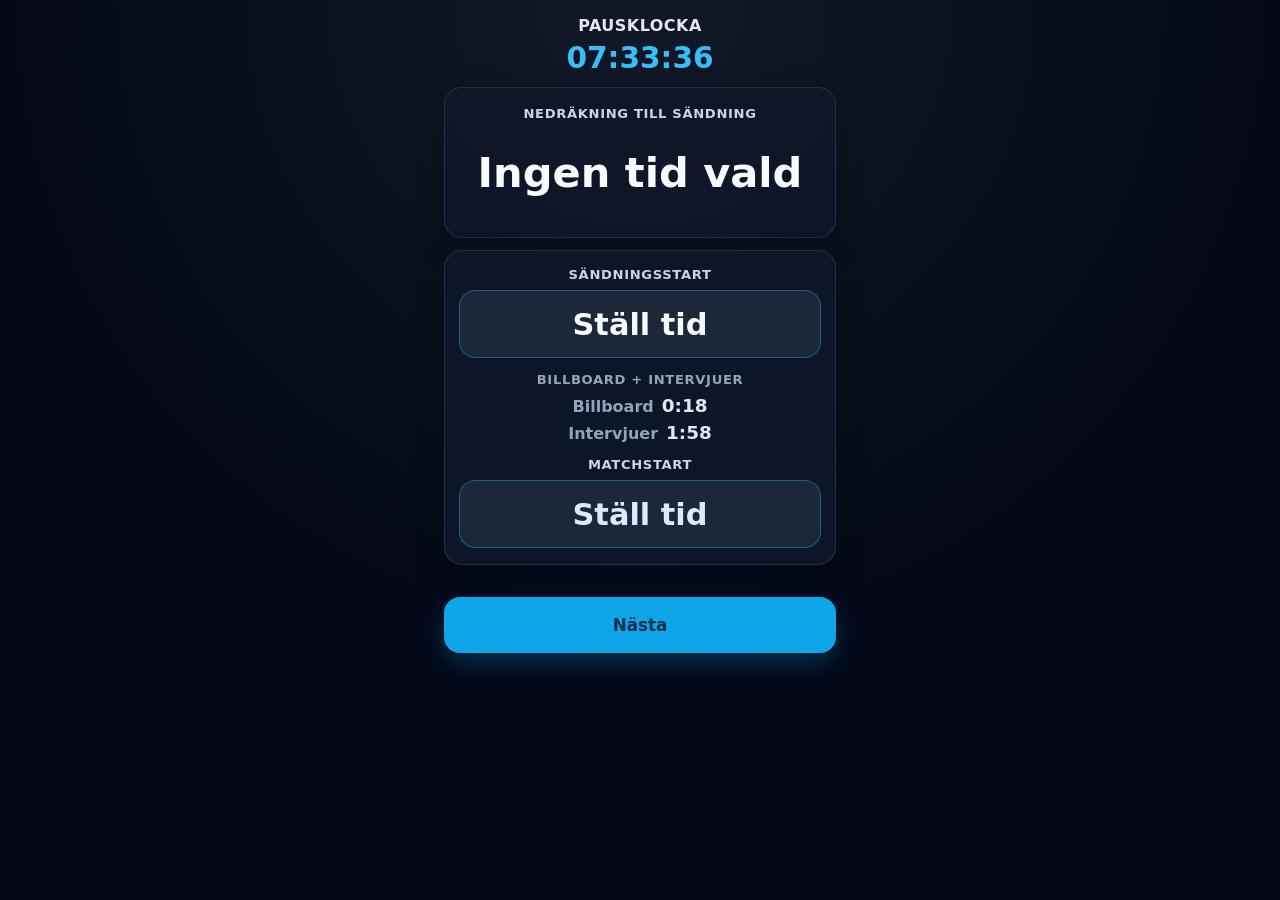
==== index.html @ 4e040638 "index.html" ====
<!DOCTYPE html>
<html lang="sv">
<head>
  <meta charset="UTF-8" />
  <meta name="viewport" content="width=device-width, initial-scale=1" />
  <title>Pausklocka – Sändningsstart</title>
  <link rel="stylesheet" href="start.css" />
</head>
<body>
  <main class="app-shell">
    <header class="app-header">
      <h1 class="app-title">Pausklocka</h1>
      <div id="liveClock" class="live-clock">--:--:--</div>
    </header>

    <section class="card countdown-card">
      <div id="countdownLabel" class="card-label">Nedräkning till sändning</div>
      <div id="onAirCountdown" class="countdown-value">Ingen tid vald</div>
    </section>

    <section class="card times-card">
      <div class="time-block">
        <div class="card-label">Sändningsstart</div>
        <button id="openOnAirPicker" class="time-pill" type="button">Ställ tid</button>
      </div>

      <div class="info-block">
        <div class="card-label muted-label">Billboard + intervjuer</div>
        <div class="split-info">
          <div class="split-row">
            <span class="split-label">Billboard</span>
            <span class="split-value">0:18</span>
          </div>
          <div class="split-row">
            <span class="split-label">Intervjuer</span>
            <span class="split-value">1:58</span>
          </div>
        </div>
      </div>

      <div class="time-block">
        <div class="card-label">Matchstart</div>
        <button id="openMatchPicker" class="time-pill secondary-pill" type="button">Ställ tid</button>
      </div>
    </section>

    <button id="nextBtn" class="next-btn" type="button">Nästa</button>
  </main>

  <div id="timePickerOverlay" class="timepicker-overlay hidden" aria-hidden="true">
    <div class="timepicker-box">
      <div id="timePickerTitle" class="timepicker-title">Välj tid</div>

      <div class="timepicker-scrolls">
        <select id="pickerHours" aria-label="Timmar"></select>
        <span>:</span>
        <select id="pickerMinutes" aria-label="Minuter"></select>
        <span>:</span>
        <select id="pickerSeconds" aria-label="Sekunder"></select>
      </div>

      <div class="timepicker-actions">
        <button id="pickerCancel" class="secondary-btn" type="button">Avbryt</button>
        <button id="pickerSet" type="button">OK</button>
      </div>
    </div>
  </div>

  <script src="start.js" defer></script>
</body>
</html>
---- start.css ----
* {
  box-sizing: border-box;
}

html,
body {
  height: 100%;
}

body {
  margin: 0;
  font-family: system-ui, sans-serif;
  color: #e5e7eb;
  background: radial-gradient(circle at top, #111827, #020617 68%);
}

button,
select {
  font: inherit;
}

.app-shell {
  min-height: 100vh;
  max-width: 420px;
  margin: 0 auto;
  padding: 14px 14px 118px;
  display: flex;
  flex-direction: column;
  gap: 12px;
}

.app-header {
  text-align: center;
  padding-top: 2px;
}

.app-title {
  margin: 0 0 6px;
  font-size: 1rem;
  font-weight: 700;
  letter-spacing: 0.03em;
  text-transform: uppercase;
}

.live-clock {
  font-size: 1.85rem;
  font-weight: 700;
  color: #38bdf8;
  font-variant-numeric: tabular-nums;
}

.card {
  background: rgba(15, 23, 42, 0.92);
  border: 1px solid rgba(148, 163, 184, 0.18);
  border-radius: 18px;
  box-shadow: 0 10px 30px rgba(0, 0, 0, 0.22);
}

.countdown-card {
  padding: 18px 16px 20px;
  text-align: center;
}

.times-card {
  padding: 16px 14px;
  display: grid;
  gap: 14px;
}

.card-label {
  font-size: 0.82rem;
  font-weight: 700;
  letter-spacing: 0.05em;
  text-transform: uppercase;
  color: #cbd5e1;
  margin-bottom: 8px;
}

.muted-label {
  color: #94a3b8;
}

.countdown-value {
  min-height: 88px;
  display: flex;
  align-items: center;
  justify-content: center;
  font-size: clamp(2rem, 8vw, 2.6rem);
  line-height: 1.1;
  font-weight: 800;
  text-align: center;
  font-variant-numeric: tabular-nums;
  color: #f8fafc;
}

.countdown-value.warning {
  color: #ef4444;
}

.time-block,
.info-block {
  text-align: center;
}

.time-pill {
  width: 100%;
  min-height: 68px;
  border: 1px solid rgba(56, 189, 248, 0.35);
  border-radius: 16px;
  background: rgba(30, 41, 59, 0.95);
  color: #f8fafc;
  font-size: 1.9rem;
  font-weight: 800;
  font-variant-numeric: tabular-nums;
  cursor: pointer;
}

.time-pill:active {
  transform: scale(0.99);
}

.secondary-pill {
  color: #dbeafe;
}

.split-info {
  display: grid;
  gap: 6px;
  margin-top: 2px;
}

.split-row {
  display: flex;
  justify-content: center;
  gap: 8px;
  align-items: baseline;
}

.split-label {
  font-size: 1rem;
  font-weight: 700;
  color: #94a3b8;
}

.split-value {
  font-size: 1.15rem;
  font-weight: 800;
  color: #e2e8f0;
  font-variant-numeric: tabular-nums;
}

.next-btn {
  margin-top: 20px;
  min-height: 56px;
  border: none;
  border-radius: 16px;
  background: #0ea5e9;
  color: #082f49;
  font-size: 1.05rem;
  font-weight: 800;
  cursor: pointer;
  box-shadow: 0 10px 25px rgba(14, 165, 233, 0.25);
}

.next-btn:active {
  transform: scale(0.99);
}

.timepicker-overlay {
  position: fixed;
  inset: 0;
  background: rgba(2, 6, 23, 0.82);
  display: flex;
  align-items: center;
  justify-content: center;
  padding: 16px;
}

.timepicker-overlay.hidden {
  display: none;
}

.timepicker-box {
  width: min(320px, 100%);
  background: #020617;
  border: 1px solid rgba(148, 163, 184, 0.2);
  border-radius: 18px;
  padding: 18px 16px;
}

.timepicker-title {
  text-align: center;
  font-size: 1rem;
  font-weight: 700;
  margin-bottom: 12px;
}

.timepicker-scrolls {
  display: flex;
  align-items: center;
  justify-content: center;
  gap: 8px;
  margin-bottom: 16px;
}

.timepicker-scrolls span {
  font-size: 1.4rem;
  font-weight: 700;
}

select {
  width: 78px;
  min-height: 52px;
  border-radius: 12px;
  border: 1px solid #475569;
  background: #0f172a;
  color: #e5e7eb;
  text-align: center;
  font-size: 1.25rem;
}

.timepicker-actions {
  display: flex;
  gap: 10px;
}

.timepicker-actions button {
  flex: 1;
  min-height: 46px;
  border-radius: 12px;
  border: none;
  font-weight: 700;
  cursor: pointer;
}

.secondary-btn {
  background: transparent;
  border: 1px solid #475569 !important;
  color: #e5e7eb;
}

.timepicker-actions button:last-child {
  background: #0ea5e9;
  color: #082f49;
}

@media (max-height: 740px) {
  .app-shell {
    gap: 10px;
    padding-top: 10px;
    padding-bottom: 118px;
  }

  .countdown-card {
    padding: 14px 14px 16px;
  }

  .countdown-value {
    min-height: 72px;
    font-size: clamp(1.75rem, 7vw, 2.2rem);
  }

  .time-pill {
    min-height: 60px;
    font-size: 1.65rem;
  }

  .next-btn {
    min-height: 52px;
  }

  .split-label,
  .split-value {
    font-size: 1rem;
  }
}
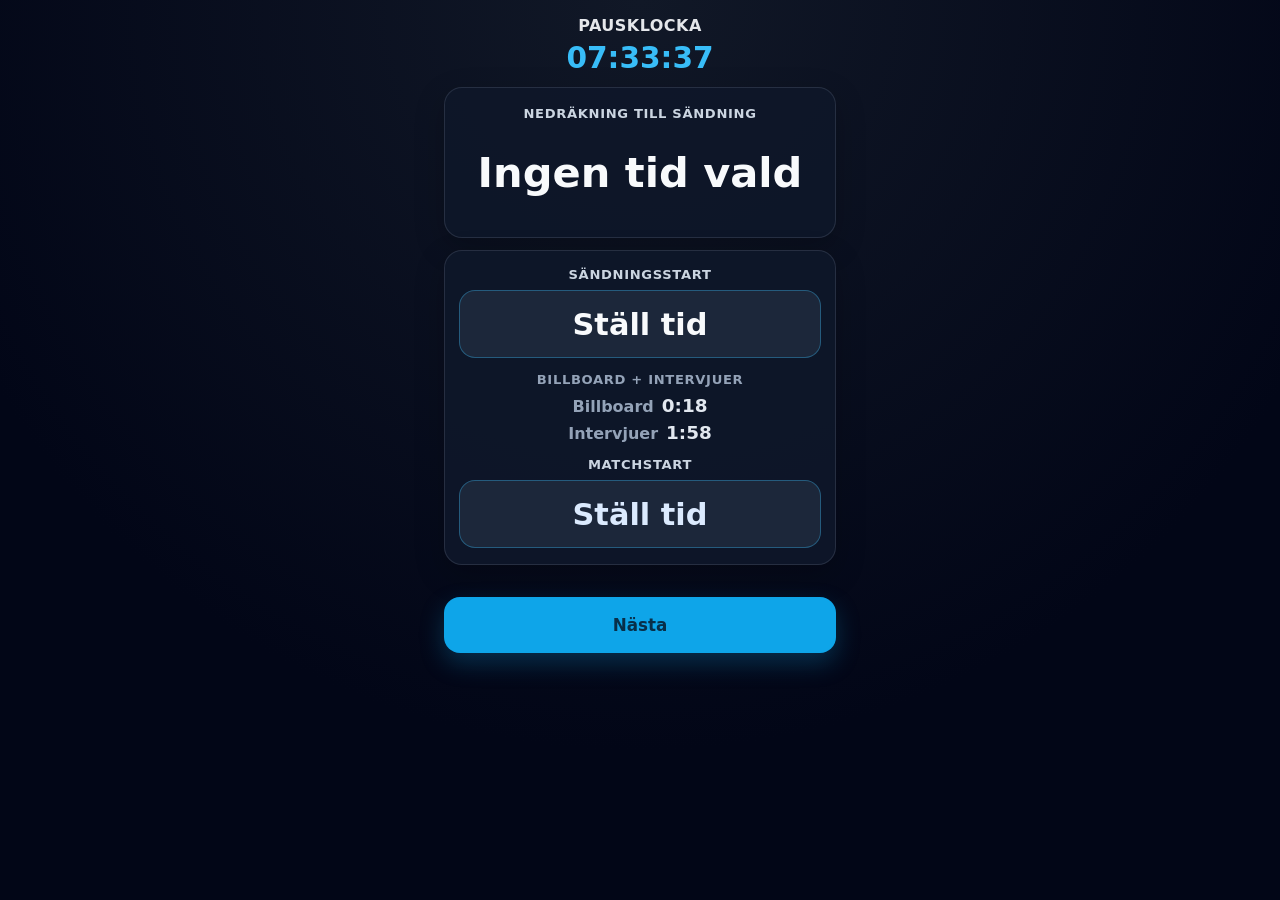
==== commit 998411ba: "index.html" ====
--- a/index.html
+++ b/index.html
@@ -4,7 +4,7 @@
   <meta charset="UTF-8" />
   <meta name="viewport" content="width=device-width, initial-scale=1" />
   <title>Pausklocka – Sändningsstart</title>
-  <link rel="stylesheet" href="start.css" />
+  <link rel="stylesheet" href="style.css" />
 </head>
 <body>
   <main class="app-shell">
--- a/style.css
+++ b/style.css
@@ -0,0 +1,276 @@
+* {
+  box-sizing: border-box;
+}
+
+html,
+body {
+  height: 100%;
+}
+
+body {
+  margin: 0;
+  font-family: system-ui, sans-serif;
+  color: #e5e7eb;
+  background: radial-gradient(circle at top, #111827, #020617 68%);
+}
+
+button,
+select {
+  font: inherit;
+}
+
+.app-shell {
+  min-height: 100vh;
+  max-width: 420px;
+  margin: 0 auto;
+  padding: 14px 14px 118px;
+  display: flex;
+  flex-direction: column;
+  gap: 12px;
+}
+
+.app-header {
+  text-align: center;
+  padding-top: 2px;
+}
+
+.app-title {
+  margin: 0 0 6px;
+  font-size: 1rem;
+  font-weight: 700;
+  letter-spacing: 0.03em;
+  text-transform: uppercase;
+}
+
+.live-clock {
+  font-size: 1.85rem;
+  font-weight: 700;
+  color: #38bdf8;
+  font-variant-numeric: tabular-nums;
+}
+
+.card {
+  background: rgba(15, 23, 42, 0.92);
+  border: 1px solid rgba(148, 163, 184, 0.18);
+  border-radius: 18px;
+  box-shadow: 0 10px 30px rgba(0, 0, 0, 0.22);
+}
+
+.countdown-card {
+  padding: 18px 16px 20px;
+  text-align: center;
+}
+
+.times-card {
+  padding: 16px 14px;
+  display: grid;
+  gap: 14px;
+}
+
+.card-label {
+  font-size: 0.82rem;
+  font-weight: 700;
+  letter-spacing: 0.05em;
+  text-transform: uppercase;
+  color: #cbd5e1;
+  margin-bottom: 8px;
+}
+
+.muted-label {
+  color: #94a3b8;
+}
+
+.countdown-value {
+  min-height: 88px;
+  display: flex;
+  align-items: center;
+  justify-content: center;
+  font-size: clamp(2rem, 8vw, 2.6rem);
+  line-height: 1.1;
+  font-weight: 800;
+  text-align: center;
+  font-variant-numeric: tabular-nums;
+  color: #f8fafc;
+}
+
+.countdown-value.warning {
+  color: #ef4444;
+}
+
+.time-block,
+.info-block {
+  text-align: center;
+}
+
+.time-pill {
+  width: 100%;
+  min-height: 68px;
+  border: 1px solid rgba(56, 189, 248, 0.35);
+  border-radius: 16px;
+  background: rgba(30, 41, 59, 0.95);
+  color: #f8fafc;
+  font-size: 1.9rem;
+  font-weight: 800;
+  font-variant-numeric: tabular-nums;
+  cursor: pointer;
+}
+
+.time-pill:active {
+  transform: scale(0.99);
+}
+
+.secondary-pill {
+  color: #dbeafe;
+}
+
+.split-info {
+  display: grid;
+  gap: 6px;
+  margin-top: 2px;
+}
+
+.split-row {
+  display: flex;
+  justify-content: center;
+  gap: 8px;
+  align-items: baseline;
+}
+
+.split-label {
+  font-size: 1rem;
+  font-weight: 700;
+  color: #94a3b8;
+}
+
+.split-value {
+  font-size: 1.15rem;
+  font-weight: 800;
+  color: #e2e8f0;
+  font-variant-numeric: tabular-nums;
+}
+
+.next-btn {
+  margin-top: 20px;
+  min-height: 56px;
+  border: none;
+  border-radius: 16px;
+  background: #0ea5e9;
+  color: #082f49;
+  font-size: 1.05rem;
+  font-weight: 800;
+  cursor: pointer;
+  box-shadow: 0 10px 25px rgba(14, 165, 233, 0.25);
+}
+
+.next-btn:active {
+  transform: scale(0.99);
+}
+
+.timepicker-overlay {
+  position: fixed;
+  inset: 0;
+  background: rgba(2, 6, 23, 0.82);
+  display: flex;
+  align-items: center;
+  justify-content: center;
+  padding: 16px;
+}
+
+.timepicker-overlay.hidden {
+  display: none;
+}
+
+.timepicker-box {
+  width: min(320px, 100%);
+  background: #020617;
+  border: 1px solid rgba(148, 163, 184, 0.2);
+  border-radius: 18px;
+  padding: 18px 16px;
+}
+
+.timepicker-title {
+  text-align: center;
+  font-size: 1rem;
+  font-weight: 700;
+  margin-bottom: 12px;
+}
+
+.timepicker-scrolls {
+  display: flex;
+  align-items: center;
+  justify-content: center;
+  gap: 8px;
+  margin-bottom: 16px;
+}
+
+.timepicker-scrolls span {
+  font-size: 1.4rem;
+  font-weight: 700;
+}
+
+select {
+  width: 78px;
+  min-height: 52px;
+  border-radius: 12px;
+  border: 1px solid #475569;
+  background: #0f172a;
+  color: #e5e7eb;
+  text-align: center;
+  font-size: 1.25rem;
+}
+
+.timepicker-actions {
+  display: flex;
+  gap: 10px;
+}
+
+.timepicker-actions button {
+  flex: 1;
+  min-height: 46px;
+  border-radius: 12px;
+  border: none;
+  font-weight: 700;
+  cursor: pointer;
+}
+
+.secondary-btn {
+  background: transparent;
+  border: 1px solid #475569 !important;
+  color: #e5e7eb;
+}
+
+.timepicker-actions button:last-child {
+  background: #0ea5e9;
+  color: #082f49;
+}
+
+@media (max-height: 740px) {
+  .app-shell {
+    gap: 10px;
+    padding-top: 10px;
+    padding-bottom: 118px;
+  }
+
+  .countdown-card {
+    padding: 14px 14px 16px;
+  }
+
+  .countdown-value {
+    min-height: 72px;
+    font-size: clamp(1.75rem, 7vw, 2.2rem);
+  }
+
+  .time-pill {
+    min-height: 60px;
+    font-size: 1.65rem;
+  }
+
+  .next-btn {
+    min-height: 52px;
+  }
+
+  .split-label,
+  .split-value {
+    font-size: 1rem;
+  }
+}
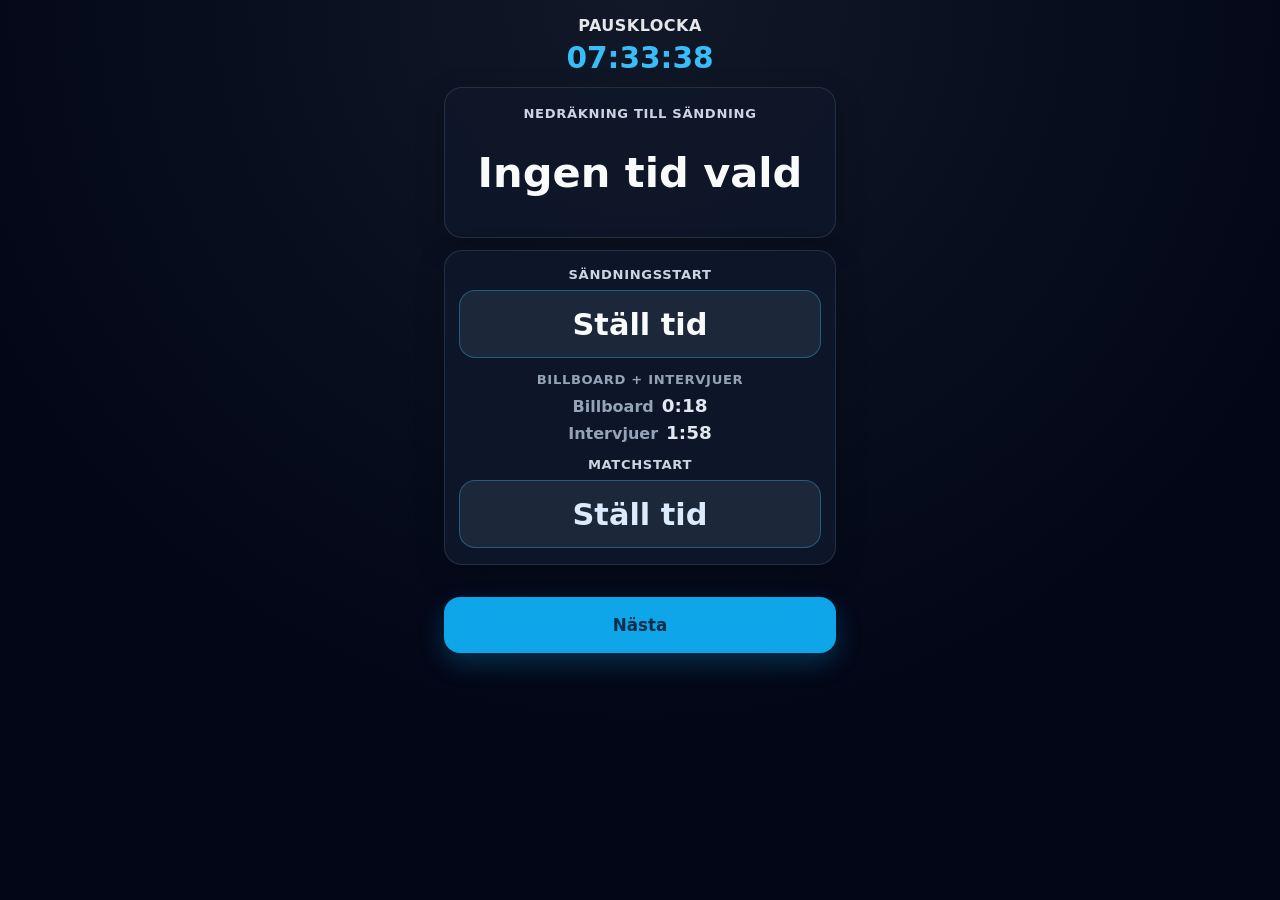
==== commit 674ca063: "index.html" ====
--- a/index.html
+++ b/index.html
@@ -66,6 +66,6 @@
     </div>
   </div>
 
-  <script src="start.js" defer></script>
+  <script src="app.js" defer></script>
 </body>
 </html>
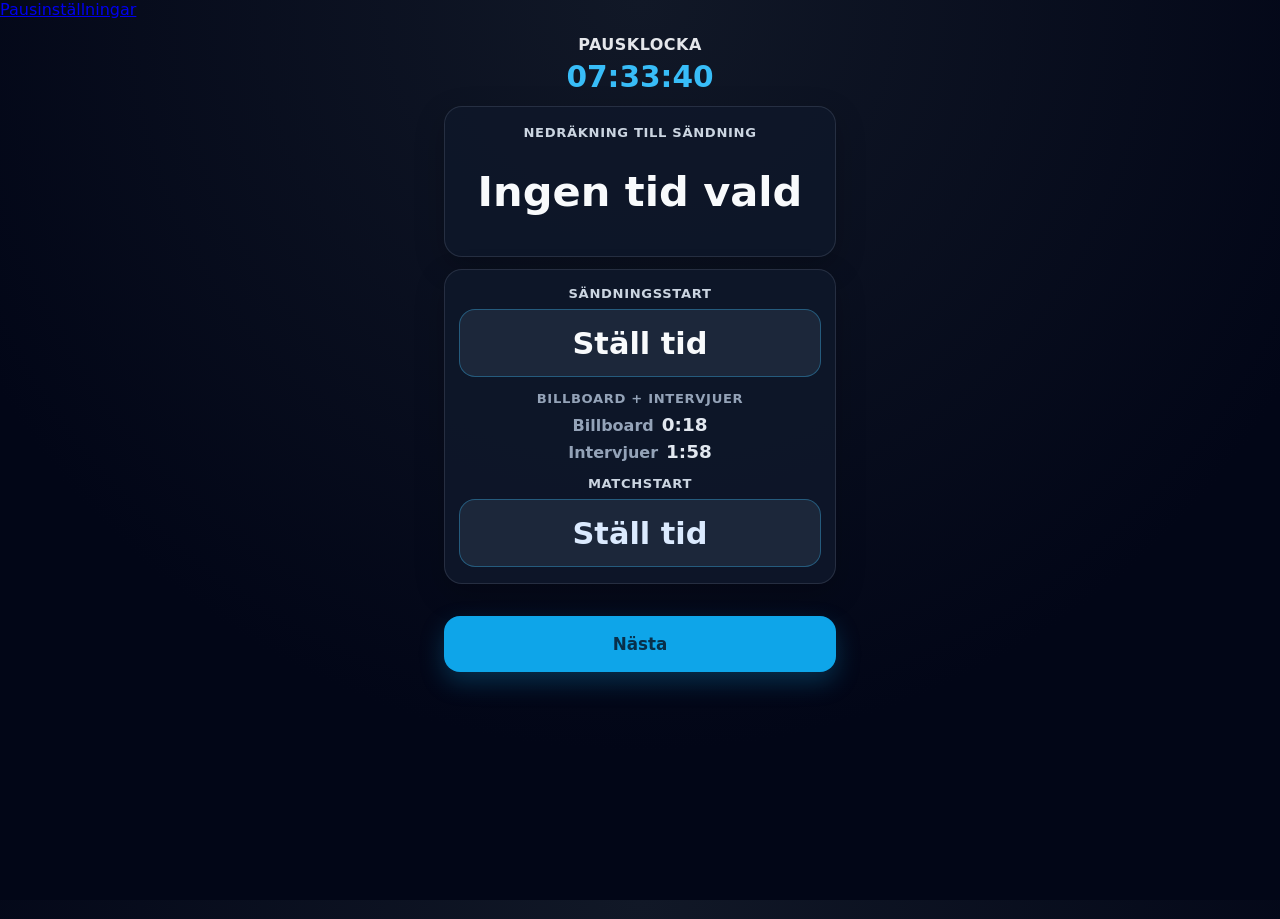
==== commit 9c4c5ad2: "index.html" ====
--- a/index.html
+++ b/index.html
@@ -5,6 +5,7 @@
   <meta name="viewport" content="width=device-width, initial-scale=1" />
   <title>Pausklocka – Sändningsstart</title>
   <link rel="stylesheet" href="style.css" />
+  <a href="/pausinstallningar/">Pausinställningar</a>
 </head>
 <body>
   <main class="app-shell">
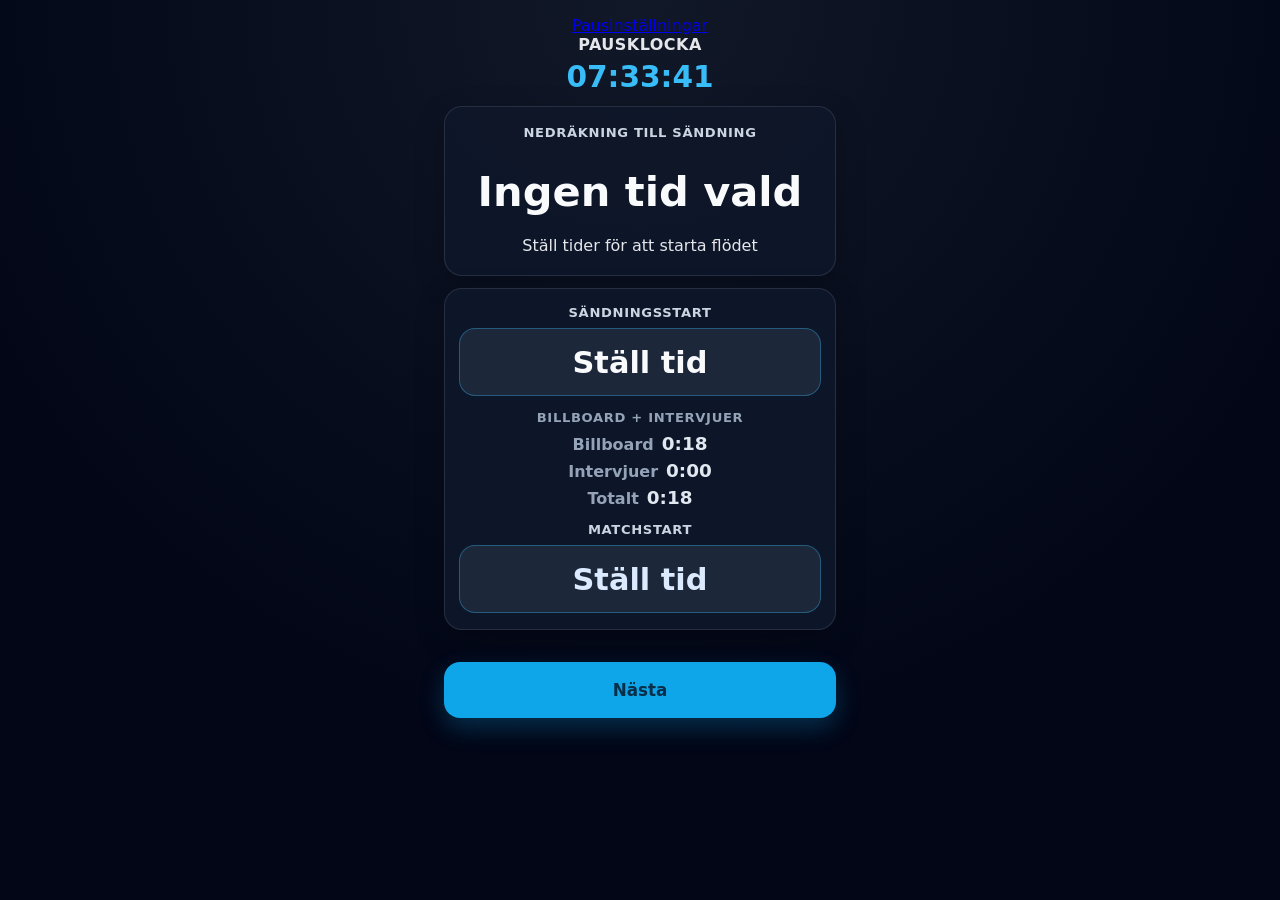
==== commit b317dfd7: "index.html" ====
--- a/index.html
+++ b/index.html
@@ -5,11 +5,11 @@
   <meta name="viewport" content="width=device-width, initial-scale=1" />
   <title>Pausklocka – Sändningsstart</title>
   <link rel="stylesheet" href="style.css" />
-  <a href="/pausinstallningar/">Pausinställningar</a>
 </head>
 <body>
   <main class="app-shell">
     <header class="app-header">
+      <a href="/pausinstallningar/" class="back-link">Pausinställningar</a>
       <h1 class="app-title">Pausklocka</h1>
       <div id="liveClock" class="live-clock">--:--:--</div>
     </header>
@@ -17,6 +17,7 @@
     <section class="card countdown-card">
       <div id="countdownLabel" class="card-label">Nedräkning till sändning</div>
       <div id="onAirCountdown" class="countdown-value">Ingen tid vald</div>
+      <div id="countdownMeta" class="countdown-meta">Ställ tider för att starta flödet</div>
     </section>
 
     <section class="card times-card">
@@ -30,11 +31,15 @@
         <div class="split-info">
           <div class="split-row">
             <span class="split-label">Billboard</span>
-            <span class="split-value">0:18</span>
+            <span id="billboardDisplay" class="split-value">0:18</span>
           </div>
           <div class="split-row">
             <span class="split-label">Intervjuer</span>
-            <span class="split-value">1:58</span>
+            <span id="interviewDisplay" class="split-value">0:00</span>
+          </div>
+          <div class="split-row split-row-total">
+            <span class="split-label">Totalt</span>
+            <span id="occupiedDisplay" class="split-value">0:18</span>
           </div>
         </div>
       </div>
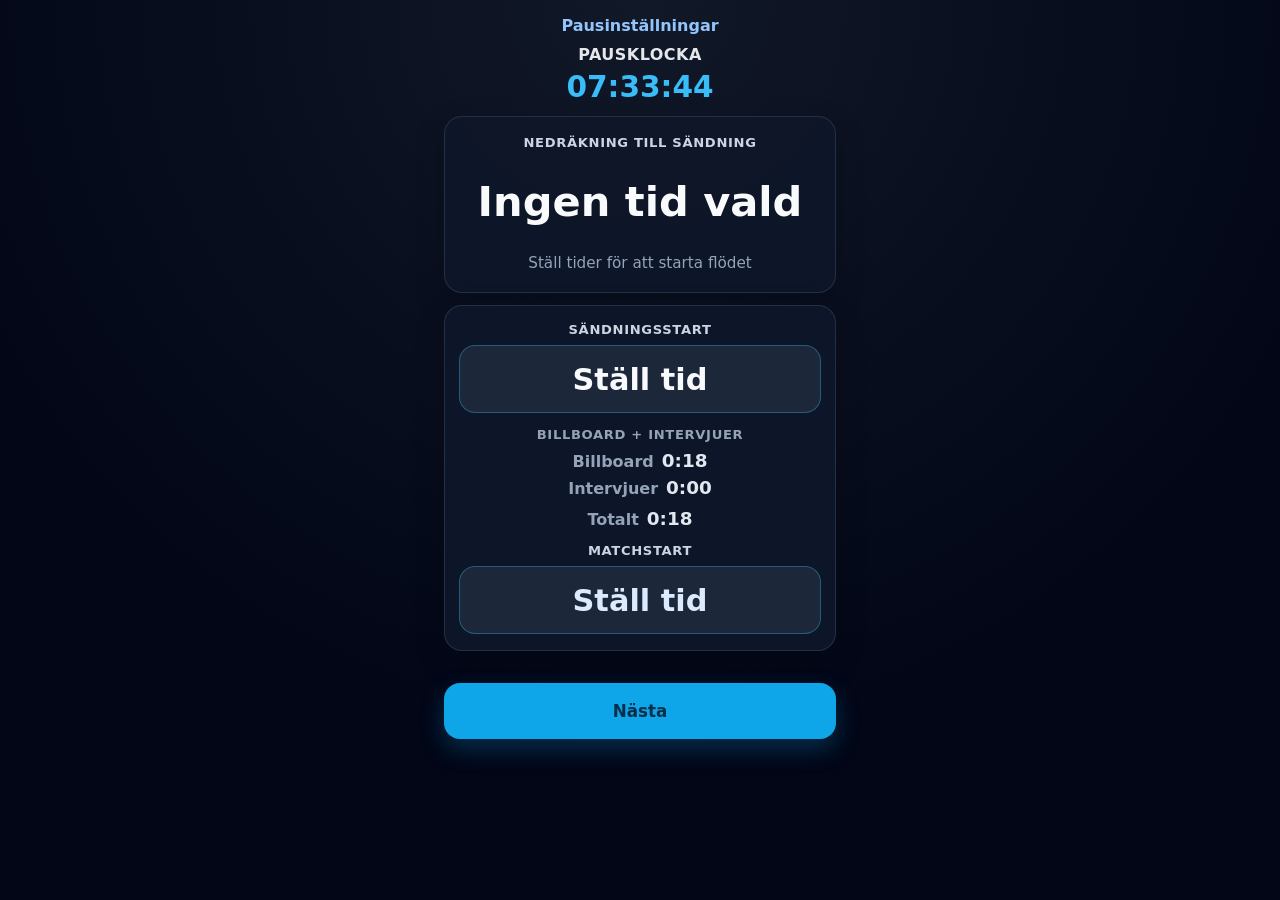
==== commit 3026f7ac: "index.html" ====
--- a/index.html
+++ b/index.html
@@ -31,7 +31,7 @@
         <div class="split-info">
           <div class="split-row">
             <span class="split-label">Billboard</span>
-            <span id="billboardDisplay" class="split-value">0:18</span>
+            <span id="billboardDisplay" class="split-value">0:20</span>
           </div>
           <div class="split-row">
             <span class="split-label">Intervjuer</span>
@@ -39,7 +39,7 @@
           </div>
           <div class="split-row split-row-total">
             <span class="split-label">Totalt</span>
-            <span id="occupiedDisplay" class="split-value">0:18</span>
+            <span id="occupiedDisplay" class="split-value">0:20</span>
           </div>
         </div>
       </div>
--- a/style.css
+++ b/style.css
@@ -34,6 +34,18 @@
   padding-top: 2px;
 }
 
+.back-link {
+  display: inline-block;
+  margin-bottom: 10px;
+  color: #93c5fd;
+  text-decoration: none;
+  font-weight: 700;
+}
+
+.back-link:active {
+  transform: scale(0.99);
+}
+
 .app-title {
   margin: 0 0 6px;
   font-size: 1rem;
@@ -95,6 +107,12 @@
 
 .countdown-value.warning {
   color: #ef4444;
+}
+
+.countdown-meta {
+  margin-top: 8px;
+  color: #94a3b8;
+  font-size: 0.95rem;
 }
 
 .time-block,
@@ -136,6 +154,10 @@
   align-items: baseline;
 }
 
+.split-row-total {
+  margin-top: 4px;
+}
+
 .split-label {
   font-size: 1rem;
   font-weight: 700;
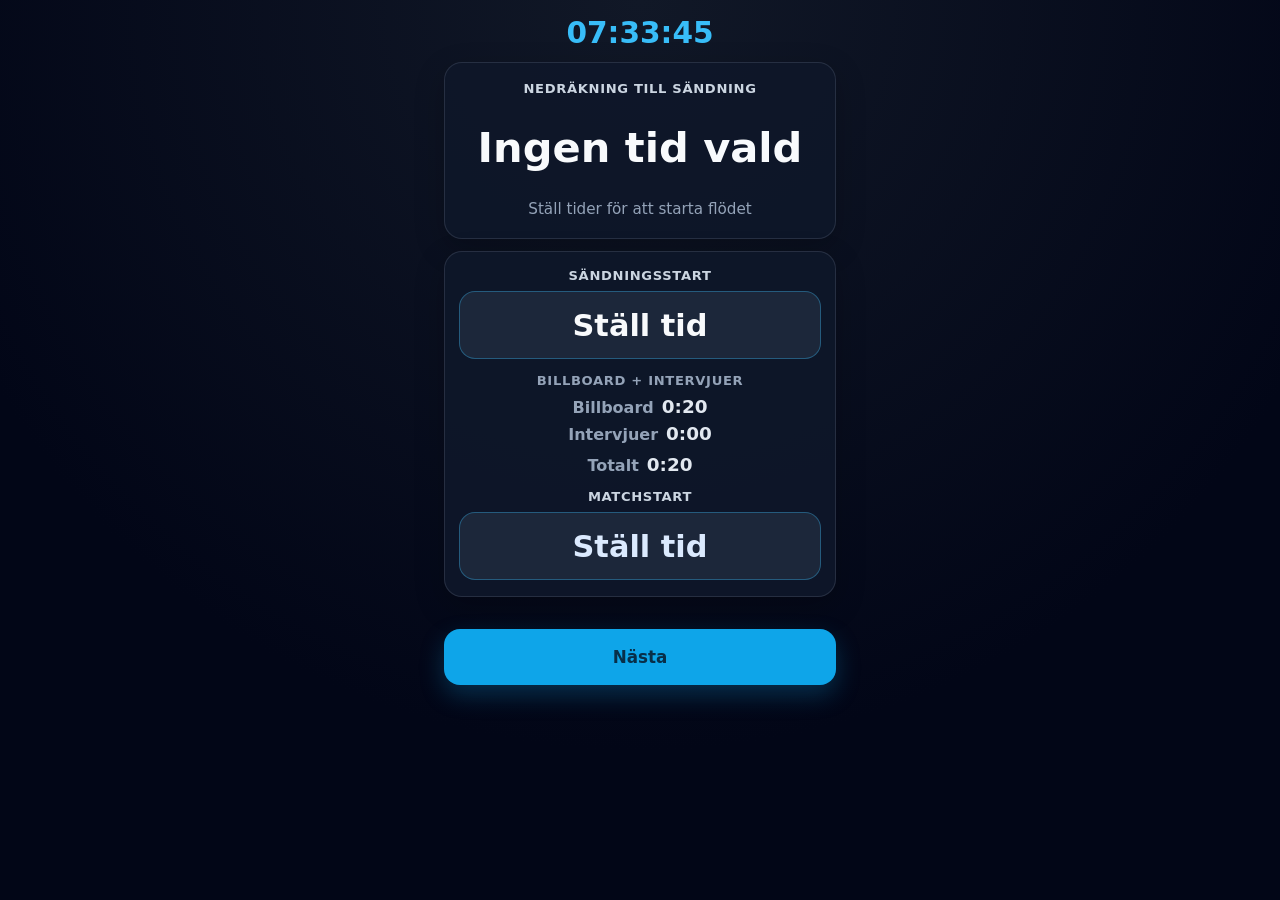
==== commit 1febf290: "index.html" ====
--- a/index.html
+++ b/index.html
@@ -8,9 +8,7 @@
 </head>
 <body>
   <main class="app-shell">
-    <header class="app-header">
-      <a href="/pausinstallningar/" class="back-link">Pausinställningar</a>
-      <h1 class="app-title">Pausklocka</h1>
+    <header class="app-header compact-header">
       <div id="liveClock" class="live-clock">--:--:--</div>
     </header>
 
@@ -20,7 +18,7 @@
       <div id="countdownMeta" class="countdown-meta">Ställ tider för att starta flödet</div>
     </section>
 
-    <section class="card times-card">
+    <section id="timesCard" class="card times-card">
       <div class="time-block">
         <div class="card-label">Sändningsstart</div>
         <button id="openOnAirPicker" class="time-pill" type="button">Ställ tid</button>
@@ -74,4 +72,4 @@
 
   <script src="app.js" defer></script>
 </body>
-</html>
+</html>
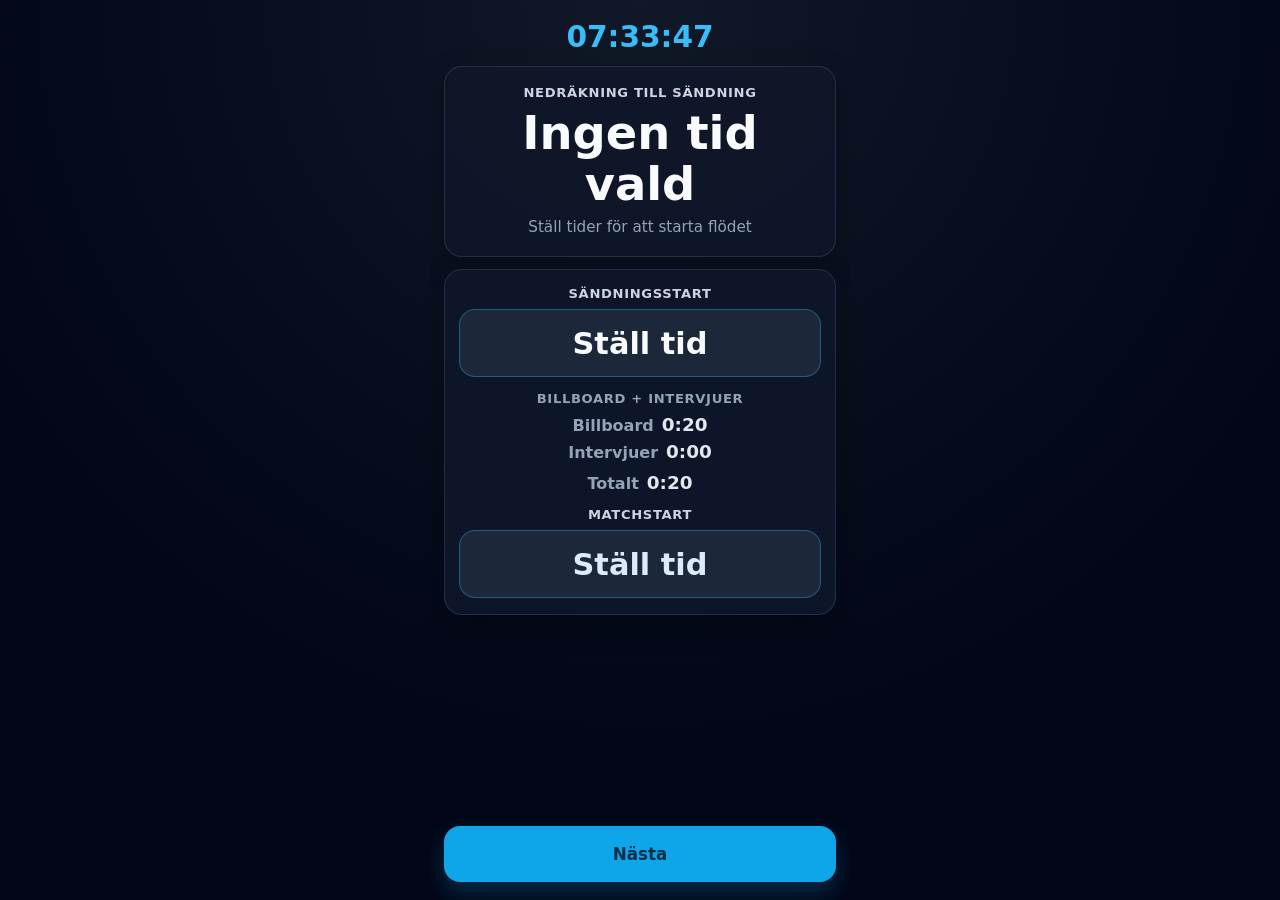
==== commit 1367f329: "index.html" ====
--- a/index.html
+++ b/index.html
@@ -18,7 +18,7 @@
       <div id="countdownMeta" class="countdown-meta">Ställ tider för att starta flödet</div>
     </section>
 
-    <section id="timesCard" class="card times-card">
+    <section id="supportCard" class="card times-card">
       <div class="time-block">
         <div class="card-label">Sändningsstart</div>
         <button id="openOnAirPicker" class="time-pill" type="button">Ställ tid</button>
--- a/style.css
+++ b/style.css
@@ -5,6 +5,7 @@
 html,
 body {
   height: 100%;
+  overflow: hidden;
 }
 
 body {
@@ -12,6 +13,8 @@
   font-family: system-ui, sans-serif;
   color: #e5e7eb;
   background: radial-gradient(circle at top, #111827, #020617 68%);
+  overscroll-behavior: none;
+  touch-action: manipulation;
 }
 
 button,
@@ -20,13 +23,14 @@
 }
 
 .app-shell {
-  min-height: 100vh;
+  height: 100dvh;
   max-width: 420px;
   margin: 0 auto;
-  padding: 14px 14px 118px;
+  padding: 14px 14px 18px;
   display: flex;
   flex-direction: column;
   gap: 12px;
+  overflow: hidden;
 }
 
 .app-header {
@@ -34,24 +38,8 @@
   padding-top: 2px;
 }
 
-.back-link {
-  display: inline-block;
-  margin-bottom: 10px;
-  color: #93c5fd;
-  text-decoration: none;
-  font-weight: 700;
-}
-
-.back-link:active {
-  transform: scale(0.99);
-}
-
-.app-title {
-  margin: 0 0 6px;
-  font-size: 1rem;
-  font-weight: 700;
-  letter-spacing: 0.03em;
-  text-transform: uppercase;
+.compact-header {
+  padding-top: 6px;
 }
 
 .live-clock {
@@ -66,6 +54,7 @@
   border: 1px solid rgba(148, 163, 184, 0.18);
   border-radius: 18px;
   box-shadow: 0 10px 30px rgba(0, 0, 0, 0.22);
+  transition: opacity 0.25s ease, filter 0.25s ease, transform 0.25s ease;
 }
 
 .countdown-card {
@@ -97,12 +86,13 @@
   display: flex;
   align-items: center;
   justify-content: center;
-  font-size: clamp(2rem, 8vw, 2.6rem);
+  font-size: clamp(2rem, 8vw, 2.9rem);
   line-height: 1.1;
   font-weight: 800;
   text-align: center;
   font-variant-numeric: tabular-nums;
   color: #f8fafc;
+  transition: color 0.25s ease;
 }
 
 .countdown-value.warning {
@@ -172,7 +162,7 @@
 }
 
 .next-btn {
-  margin-top: 20px;
+  margin-top: auto;
   min-height: 56px;
   border: none;
   border-radius: 16px;
@@ -182,10 +172,22 @@
   font-weight: 800;
   cursor: pointer;
   box-shadow: 0 10px 25px rgba(14, 165, 233, 0.25);
+  transition: opacity 0.25s ease, filter 0.25s ease;
 }
 
 .next-btn:active {
   transform: scale(0.99);
+}
+
+body.focus-mode #timesCard,
+body.focus-mode #nextBtn,
+body.focus-mode .live-clock {
+  opacity: 0.18;
+  filter: grayscale(0.35);
+}
+
+body.focus-mode .countdown-card {
+  transform: scale(1.01);
 }
 
 .timepicker-overlay {
@@ -270,7 +272,7 @@
   .app-shell {
     gap: 10px;
     padding-top: 10px;
-    padding-bottom: 118px;
+    padding-bottom: 14px;
   }
 
   .countdown-card {
@@ -279,7 +281,7 @@
 
   .countdown-value {
     min-height: 72px;
-    font-size: clamp(1.75rem, 7vw, 2.2rem);
+    font-size: clamp(1.75rem, 7vw, 2.35rem);
   }
 
   .time-pill {
@@ -295,4 +297,4 @@
   .split-value {
     font-size: 1rem;
   }
-}
+}
